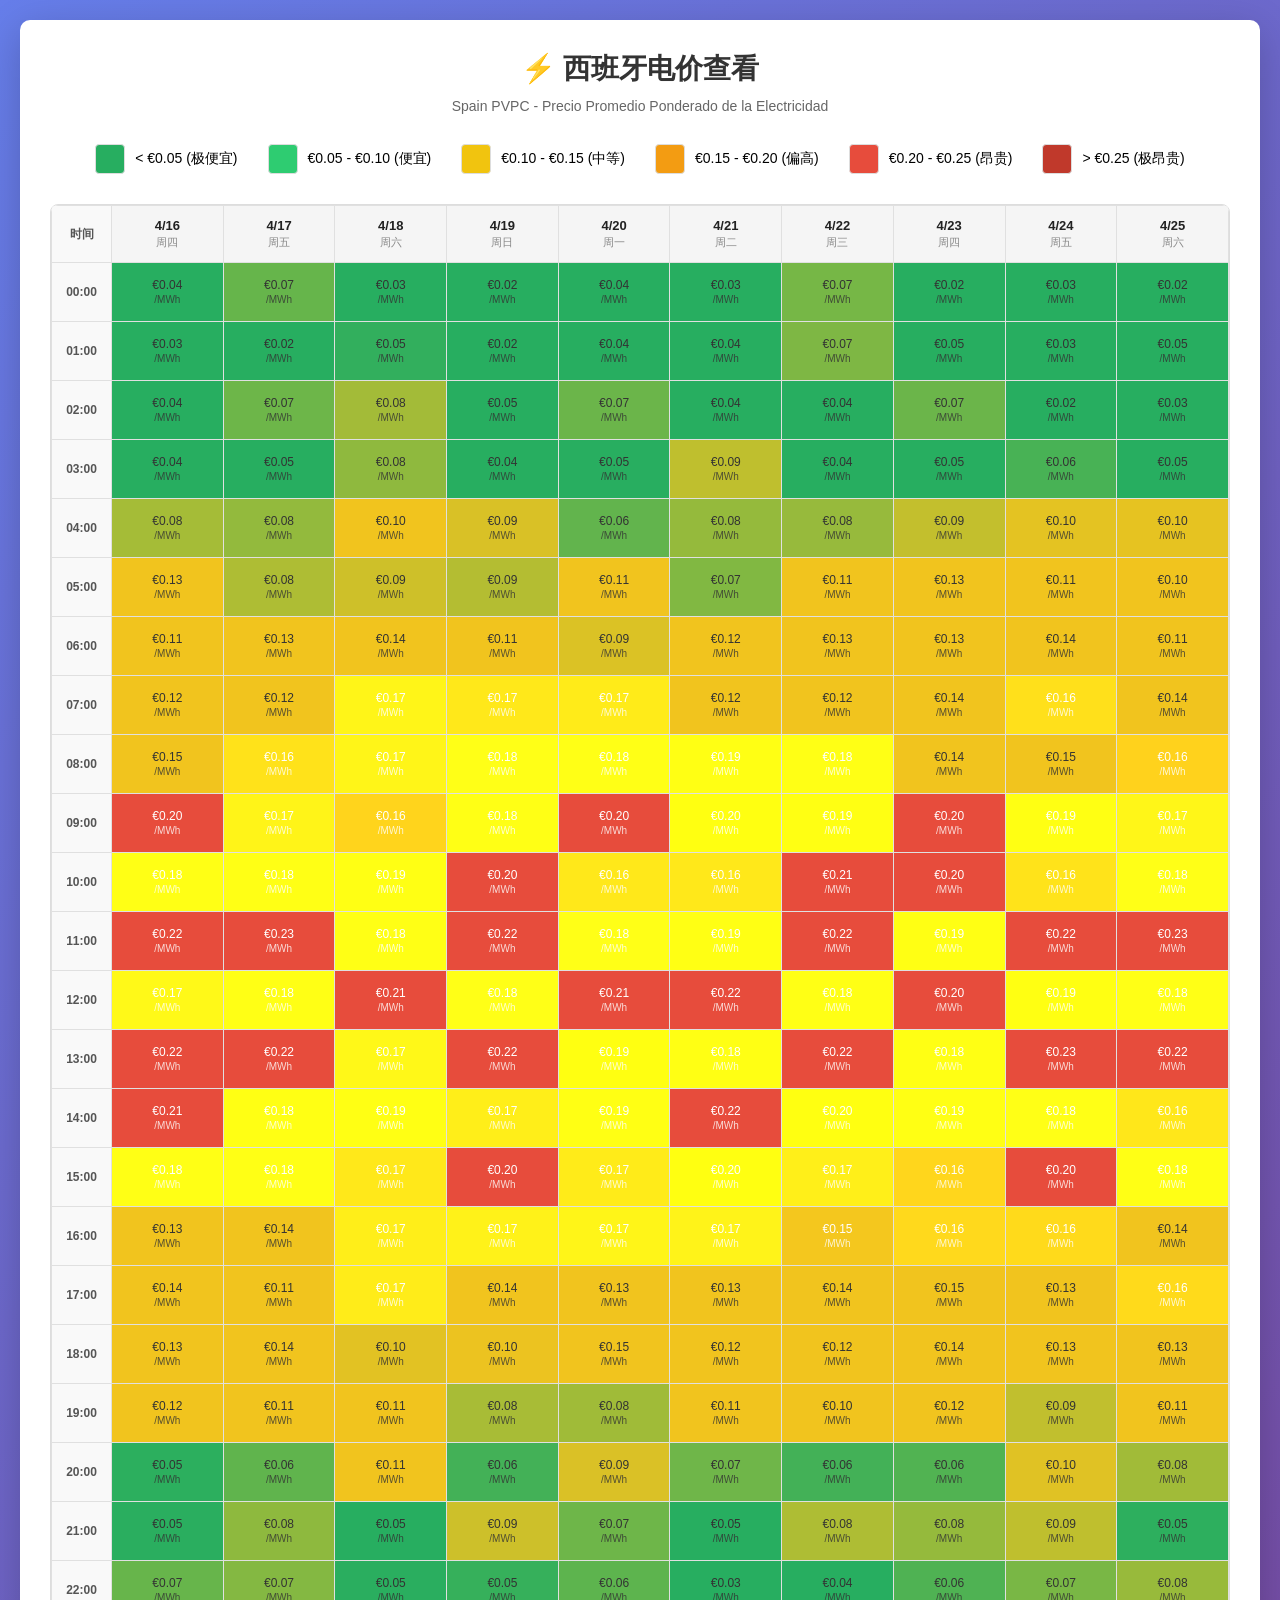
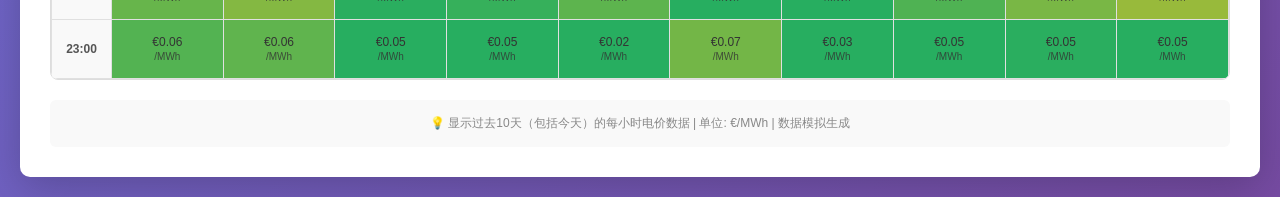
==== index.html @ 9b60f751 "Add index.html with Spain PVPC hourly price visualization" ====
<!DOCTYPE html>
<html lang="zh-CN">
<head>
    <meta charset="UTF-8">
    <meta name="viewport" content="width=device-width, initial-scale=1.0">
    <title>西班牙电价展示 - Spain PVPC</title>
    <style>
        * {
            margin: 0;
            padding: 0;
            box-sizing: border-box;
        }

        body {
            font-family: 'Segoe UI', Tahoma, Geneva, Verdana, sans-serif;
            background: linear-gradient(135deg, #667eea 0%, #764ba2 100%);
            min-height: 100vh;
            padding: 20px;
        }

        .container {
            max-width: 1400px;
            margin: 0 auto;
            background: white;
            border-radius: 10px;
            box-shadow: 0 10px 40px rgba(0, 0, 0, 0.2);
            padding: 30px;
        }

        h1 {
            text-align: center;
            color: #333;
            margin-bottom: 10px;
            font-size: 28px;
        }

        .subtitle {
            text-align: center;
            color: #666;
            margin-bottom: 30px;
            font-size: 14px;
        }

        .legend {
            display: flex;
            justify-content: center;
            gap: 30px;
            margin-bottom: 30px;
            flex-wrap: wrap;
        }

        .legend-item {
            display: flex;
            align-items: center;
            gap: 10px;
            font-size: 14px;
        }

        .legend-box {
            width: 30px;
            height: 30px;
            border-radius: 4px;
            border: 1px solid #ddd;
        }

        .table-wrapper {
            overflow-x: auto;
            border-radius: 8px;
            border: 1px solid #ddd;
        }

        table {
            width: 100%;
            border-collapse: collapse;
            background: white;
        }

        th, td {
            border: 1px solid #e0e0e0;
            padding: 12px 8px;
            text-align: center;
            font-size: 12px;
        }

        th {
            background: #f5f5f5;
            font-weight: 600;
            color: #333;
        }

        .hour-header {
            background: #f9f9f9;
            font-weight: 600;
            color: #555;
            width: 60px;
        }

        .date-header {
            padding: 12px 8px;
            font-weight: 600;
            color: #333;
            background: #f5f5f5;
        }

        .date-label {
            font-weight: 600;
            font-size: 13px;
            color: #222;
        }

        .weekday {
            font-size: 11px;
            color: #888;
            font-weight: normal;
            margin-top: 2px;
        }

        .price-cell {
            padding: 15px 8px;
            font-weight: 500;
            color: #333;
            cursor: help;
            transition: all 0.2s ease;
            position: relative;
        }

        .price-cell:hover {
            transform: scale(1.05);
            box-shadow: inset 0 0 10px rgba(0, 0, 0, 0.1);
        }

        .price-value {
            display: block;
            font-size: 12px;
        }

        .price-unit {
            font-size: 10px;
            opacity: 0.8;
        }

        /* 颜色渐变 */
        .price-very-low {
            background: #27ae60; /* 绿色 */
            color: white;
        }

        .price-low {
            background: #2ecc71;
            color: white;
        }

        .price-medium-low {
            background: #f1c40f;
            color: #333;
        }

        .price-medium {
            background: #f39c12;
            color: white;
        }

        .price-medium-high {
            background: #e74c3c;
            color: white;
        }

        .price-high {
            background: #c0392b;
            color: white;
        }

        .price-very-high {
            background: #8b0000;
            color: white;
        }

        .info-text {
            text-align: center;
            color: #888;
            font-size: 12px;
            margin-top: 20px;
            padding: 15px;
            background: #f9f9f9;
            border-radius: 6px;
        }

        /* 响应式设计 */
        @media (max-width: 1024px) {
            .container {
                padding: 20px;
            }

            th, td {
                padding: 10px 6px;
                font-size: 11px;
            }

            h1 {
                font-size: 22px;
            }
        }

        @media (max-width: 768px) {
            .legend {
                gap: 15px;
            }

            th, td {
                padding: 8px 4px;
                font-size: 10px;
            }

            .legend-box {
                width: 24px;
                height: 24px;
            }
        }
    </style>
</head>
<body>
    <div class="container">
        <h1>⚡ 西班牙电价查看</h1>
        <p class="subtitle">Spain PVPC - Precio Promedio Ponderado de la Electricidad</p>

        <div class="legend">
            <div class="legend-item">
                <div class="legend-box" style="background: #27ae60;"></div>
                <span>&lt; €0.05 (极便宜)</span>
            </div>
            <div class="legend-item">
                <div class="legend-box" style="background: #2ecc71;"></div>
                <span>€0.05 - €0.10 (便宜)</span>
            </div>
            <div class="legend-item">
                <div class="legend-box" style="background: #f1c40f;"></div>
                <span>€0.10 - €0.15 (中等)</span>
            </div>
            <div class="legend-item">
                <div class="legend-box" style="background: #f39c12;"></div>
                <span>€0.15 - €0.20 (偏高)</span>
            </div>
            <div class="legend-item">
                <div class="legend-box" style="background: #e74c3c;"></div>
                <span>€0.20 - €0.25 (昂贵)</span>
            </div>
            <div class="legend-item">
                <div class="legend-box" style="background: #c0392b;"></div>
                <span>&gt; €0.25 (极昂贵)</span>
            </div>
        </div>

        <div class="table-wrapper">
            <table id="priceTable">
                <thead>
                    <tr id="dateHeader"></tr>
                </thead>
                <tbody id="priceBody"></tbody>
            </table>
        </div>

        <div class="info-text">
            💡 显示过去10天（包括今天）的每小时电价数据 | 单位: €/MWh | 数据模拟生成
        </div>
    </div>

    <script>
        /**
         * 根据电价生成对应的CSS类名
         * @param {number} price - 电价 (€/MWh)
         * @returns {string} CSS类名
         */
        function getPriceClass(price) {
            if (price < 0.05) return 'price-very-low';
            if (price < 0.10) return 'price-low';
            if (price < 0.15) return 'price-medium-low';
            if (price < 0.20) return 'price-medium';
            if (price < 0.25) return 'price-medium-high';
            if (price < 0.30) return 'price-high';
            return 'price-very-high';
        }

        /**
         * 根据电价生成渐变色背景
         * @param {number} price - 电价
         * @returns {string} RGB颜色值
         */
        function getPriceColor(price) {
            let r, g, b;

            if (price < 0.05) {
                // 绿色 (39, 174, 96)
                r = 39;
                g = 174;
                b = 96;
            } else if (price < 0.10) {
                // 绿色 -> 黄色
                const ratio = (price - 0.05) / 0.05;
                r = Math.round(39 + (241 - 39) * ratio);
                g = Math.round(174 + (196 - 174) * ratio);
                b = Math.round(96 + (30 - 96) * ratio);
            } else if (price < 0.15) {
                // 黄色 (241, 196, 30)
                r = 241;
                g = 196;
                b = 30;
            } else if (price < 0.20) {
                // 黄色 -> 红色
                const ratio = (price - 0.15) / 0.05;
                r = Math.round(241 - (100 - 241) * ratio);
                g = Math.round(196 - (76 - 196) * ratio);
                b = Math.round(30 - (44 - 30) * ratio);
            } else if (price < 0.25) {
                // 红色 (231, 76, 60)
                r = 231;
                g = 76;
                b = 60;
            } else {
                // 深红色 (192, 57, 43)
                r = 192;
                g = 57;
                b = 43;
            }

            return `rgb(${r}, ${g}, ${b})`;
        }

        /**
         * 计算对比文字颜色
         * @param {number} price - 电价
         * @returns {string} 颜色值 (white 或 #333)
         */
        function getTextColor(price) {
            if (price < 0.15) {
                return '#333';
            }
            return 'white';
        }

        /**
         * 生成随机电价数据（模拟数据）
         * @returns {Object} 包含过去10天每小时电价的对象
         */
        function generateMockPriceData() {
            const data = {};
            const today = new Date(2026, 3, 25); // 当前日期: 2026-04-25

            for (let dayOffset = 0; dayOffset < 10; dayOffset++) {
                const date = new Date(today);
                date.setDate(date.getDate() - (9 - dayOffset));

                const dateStr = date.toISOString().split('T')[0]; // YYYY-MM-DD
                data[dateStr] = [];

                for (let hour = 0; hour < 24; hour++) {
                    // 模拟电价：添加一些随机波动和时间模式
                    const basePrice = 0.12;
                    const timePattern = Math.sin((hour - 6) * Math.PI / 12) * 0.08;
                    const randomNoise = (Math.random() - 0.5) * 0.06;
                    const price = Math.max(0.02, basePrice + timePattern + randomNoise);

                    data[dateStr].push(parseFloat(price.toFixed(4)));
                }
            }

            return data;
        }

        /**
         * 渲染价格表格
         */
        function renderPriceTable() {
            const priceData = generateMockPriceData();
            const today = new Date(2026, 3, 25);

            // 获取过去10天的日期数组
            const dates = [];
            for (let dayOffset = 0; dayOffset < 10; dayOffset++) {
                const date = new Date(today);
                date.setDate(date.getDate() - (9 - dayOffset));
                const dateStr = date.toISOString().split('T')[0];
                dates.push({
                    dateStr: dateStr,
                    date: date,
                    day: date.getDate(),
                    month: date.getMonth() + 1,
                    weekday: getWeekdayName(date.getDay())
                });
            }

            // 渲染日期头行
            const dateHeader = document.getElementById('dateHeader');
            const headerCell = document.createElement('th');
            headerCell.className = 'hour-header';
            headerCell.textContent = '时间';
            dateHeader.appendChild(headerCell);

            dates.forEach(dateInfo => {
                const th = document.createElement('th');
                th.className = 'date-header';
                th.innerHTML = `<div class="date-label">${dateInfo.month}/${dateInfo.day}</div><div class="weekday">${dateInfo.weekday}</div>`;
                dateHeader.appendChild(th);
            });

            // 渲染每小时行
            const priceBody = document.getElementById('priceBody');
            for (let hour = 0; hour < 24; hour++) {
                const tr = document.createElement('tr');

                // 时间标签
                const hourCell = document.createElement('td');
                hourCell.className = 'hour-header';
                hourCell.textContent = `${String(hour).padStart(2, '0')}:00`;
                tr.appendChild(hourCell);

                // 每天的电价
                dates.forEach(dateInfo => {
                    const td = document.createElement('td');
                    const price = priceData[dateInfo.dateStr][hour];

                    td.className = 'price-cell';
                    const bgColor = getPriceColor(price);
                    const textColor = getTextColor(price);

                    td.style.backgroundColor = bgColor;
                    td.style.color = textColor;
                    td.title = `${dateInfo.month}/${dateInfo.day} ${String(hour).padStart(2, '0')}:00 - €${price.toFixed(4)}/MWh`;

                    td.innerHTML = `
                        <span class="price-value">€${price.toFixed(2)}</span>
                        <span class="price-unit">/MWh</span>
                    `;

                    tr.appendChild(td);
                });

                priceBody.appendChild(tr);
            }
        }

        /**
         * 获取星期几的名称
         * @param {number} dayIndex - 周几的索引 (0-6)
         * @returns {string} 星期几的名称
         */
        function getWeekdayName(dayIndex) {
            const weekdays = ['周日', '周一', '周二', '周三', '周四', '周五', '周六'];
            return weekdays[dayIndex];
        }

        // 页面加载时渲染表格
        document.addEventListener('DOMContentLoaded', renderPriceTable);
    </script>
</body>
</html>
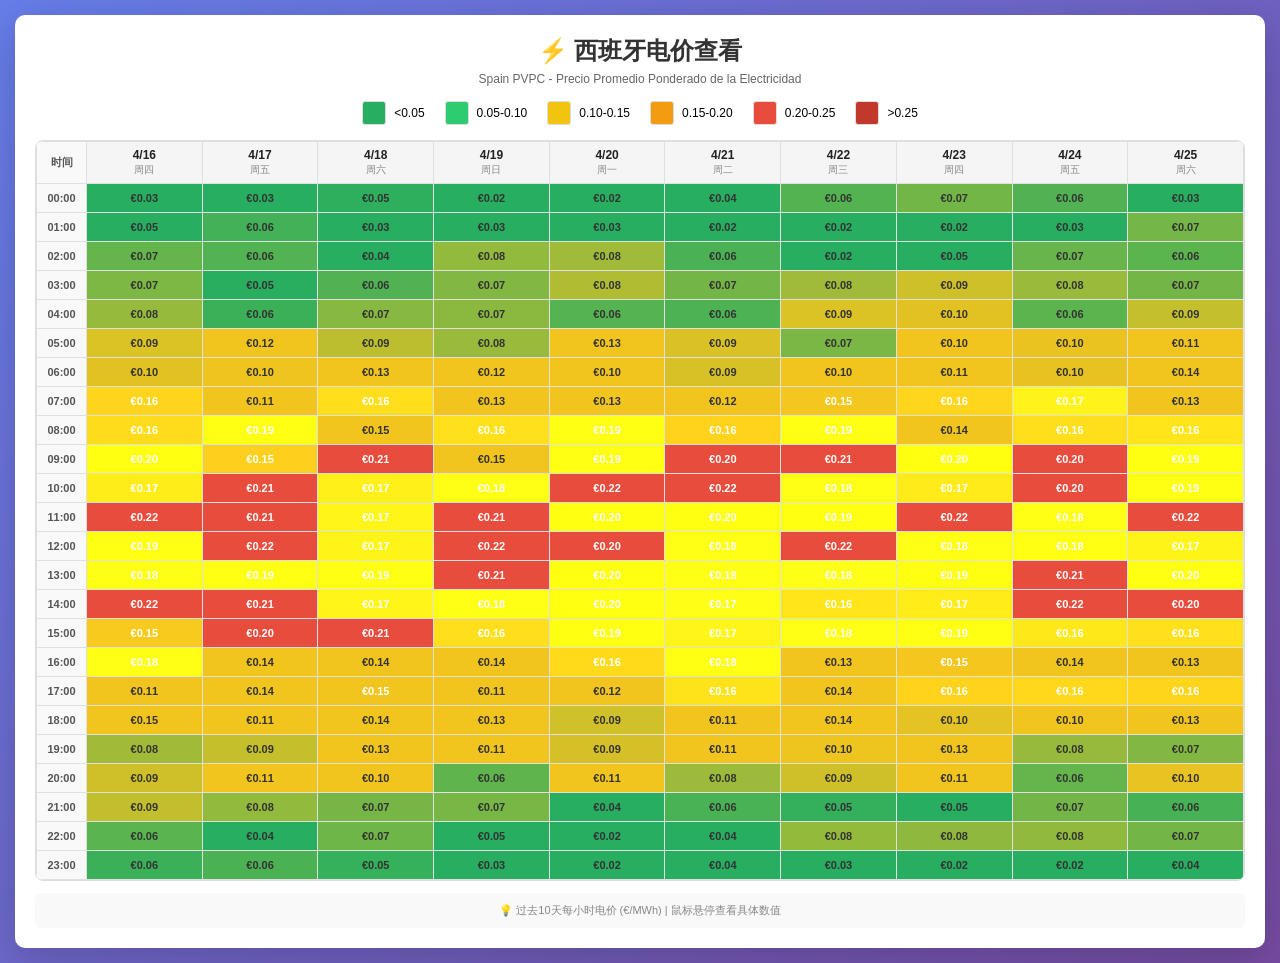
==== commit 6760696a: "Compact layout - remove /MWh text and reduce spacing for full 24h view" ====
--- a/index.html
+++ b/index.html
@@ -15,7 +15,7 @@
             font-family: 'Segoe UI', Tahoma, Geneva, Verdana, sans-serif;
             background: linear-gradient(135deg, #667eea 0%, #764ba2 100%);
             min-height: 100vh;
-            padding: 20px;
+            padding: 15px;
         }
 
         .container {
@@ -24,42 +24,42 @@
             background: white;
             border-radius: 10px;
             box-shadow: 0 10px 40px rgba(0, 0, 0, 0.2);
-            padding: 30px;
+            padding: 20px;
         }
 
         h1 {
             text-align: center;
             color: #333;
-            margin-bottom: 10px;
-            font-size: 28px;
+            margin-bottom: 5px;
+            font-size: 24px;
         }
 
         .subtitle {
             text-align: center;
             color: #666;
-            margin-bottom: 30px;
-            font-size: 14px;
+            margin-bottom: 15px;
+            font-size: 12px;
         }
 
         .legend {
             display: flex;
             justify-content: center;
-            gap: 30px;
-            margin-bottom: 30px;
+            gap: 20px;
+            margin-bottom: 15px;
             flex-wrap: wrap;
+            font-size: 12px;
         }
 
         .legend-item {
             display: flex;
             align-items: center;
-            gap: 10px;
-            font-size: 14px;
+            gap: 8px;
         }
 
         .legend-box {
-            width: 30px;
-            height: 30px;
-            border-radius: 4px;
+            width: 24px;
+            height: 24px;
+            border-radius: 3px;
             border: 1px solid #ddd;
         }
 
@@ -77,9 +77,9 @@
 
         th, td {
             border: 1px solid #e0e0e0;
-            padding: 12px 8px;
+            padding: 6px 4px;
             text-align: center;
-            font-size: 12px;
+            font-size: 11px;
         }
 
         th {
@@ -92,95 +92,60 @@
             background: #f9f9f9;
             font-weight: 600;
             color: #555;
-            width: 60px;
+            width: 50px;
+            min-width: 50px;
         }
 
         .date-header {
-            padding: 12px 8px;
+            padding: 6px 4px;
             font-weight: 600;
             color: #333;
             background: #f5f5f5;
+            min-width: 70px;
         }
 
         .date-label {
             font-weight: 600;
-            font-size: 13px;
+            font-size: 12px;
             color: #222;
+            line-height: 1.2;
         }
 
         .weekday {
-            font-size: 11px;
+            font-size: 10px;
             color: #888;
             font-weight: normal;
-            margin-top: 2px;
+            margin-top: 1px;
         }
 
         .price-cell {
-            padding: 15px 8px;
+            padding: 8px 4px;
             font-weight: 500;
             color: #333;
             cursor: help;
-            transition: all 0.2s ease;
+            transition: all 0.15s ease;
             position: relative;
+            min-width: 50px;
         }
 
         .price-cell:hover {
-            transform: scale(1.05);
-            box-shadow: inset 0 0 10px rgba(0, 0, 0, 0.1);
+            transform: scale(1.08);
+            box-shadow: inset 0 0 8px rgba(0, 0, 0, 0.15);
+            z-index: 10;
         }
 
         .price-value {
             display: block;
-            font-size: 12px;
-        }
-
-        .price-unit {
-            font-size: 10px;
-            opacity: 0.8;
-        }
-
-        /* 颜色渐变 */
-        .price-very-low {
-            background: #27ae60; /* 绿色 */
-            color: white;
-        }
-
-        .price-low {
-            background: #2ecc71;
-            color: white;
-        }
-
-        .price-medium-low {
-            background: #f1c40f;
-            color: #333;
-        }
-
-        .price-medium {
-            background: #f39c12;
-            color: white;
-        }
-
-        .price-medium-high {
-            background: #e74c3c;
-            color: white;
-        }
-
-        .price-high {
-            background: #c0392b;
-            color: white;
-        }
-
-        .price-very-high {
-            background: #8b0000;
-            color: white;
+            font-size: 11px;
+            font-weight: 600;
         }
 
         .info-text {
             text-align: center;
             color: #888;
-            font-size: 12px;
-            margin-top: 20px;
-            padding: 15px;
+            font-size: 11px;
+            margin-top: 12px;
+            padding: 10px;
             background: #f9f9f9;
             border-radius: 6px;
         }
@@ -188,32 +153,52 @@
         /* 响应式设计 */
         @media (max-width: 1024px) {
             .container {
-                padding: 20px;
+                padding: 15px;
             }
 
             th, td {
-                padding: 10px 6px;
+                padding: 5px 3px;
+                font-size: 10px;
+            }
+
+            h1 {
+                font-size: 20px;
+                margin-bottom: 3px;
+            }
+
+            .legend {
+                gap: 12px;
+                margin-bottom: 12px;
                 font-size: 11px;
             }
+        }
+
+        @media (max-width: 768px) {
+            body {
+                padding: 10px;
+            }
+
+            .container {
+                padding: 12px;
+            }
+
+            .legend {
+                gap: 10px;
+                font-size: 10px;
+            }
+
+            th, td {
+                padding: 4px 2px;
+                font-size: 9px;
+            }
+
+            .legend-box {
+                width: 20px;
+                height: 20px;
+            }
 
             h1 {
-                font-size: 22px;
-            }
-        }
-
-        @media (max-width: 768px) {
-            .legend {
-                gap: 15px;
-            }
-
-            th, td {
-                padding: 8px 4px;
-                font-size: 10px;
-            }
-
-            .legend-box {
-                width: 24px;
-                height: 24px;
+                font-size: 18px;
             }
         }
     </style>
@@ -226,27 +211,27 @@
         <div class="legend">
             <div class="legend-item">
                 <div class="legend-box" style="background: #27ae60;"></div>
-                <span>&lt; €0.05 (极便宜)</span>
+                <span>&lt;0.05</span>
             </div>
             <div class="legend-item">
                 <div class="legend-box" style="background: #2ecc71;"></div>
-                <span>€0.05 - €0.10 (便宜)</span>
+                <span>0.05-0.10</span>
             </div>
             <div class="legend-item">
                 <div class="legend-box" style="background: #f1c40f;"></div>
-                <span>€0.10 - €0.15 (中等)</span>
+                <span>0.10-0.15</span>
             </div>
             <div class="legend-item">
                 <div class="legend-box" style="background: #f39c12;"></div>
-                <span>€0.15 - €0.20 (偏高)</span>
+                <span>0.15-0.20</span>
             </div>
             <div class="legend-item">
                 <div class="legend-box" style="background: #e74c3c;"></div>
-                <span>€0.20 - €0.25 (昂贵)</span>
+                <span>0.20-0.25</span>
             </div>
             <div class="legend-item">
                 <div class="legend-box" style="background: #c0392b;"></div>
-                <span>&gt; €0.25 (极昂贵)</span>
+                <span>&gt;0.25</span>
             </div>
         </div>
 
@@ -260,26 +245,11 @@
         </div>
 
         <div class="info-text">
-            💡 显示过去10天（包括今天）的每小时电价数据 | 单位: €/MWh | 数据模拟生成
+            💡 过去10天每小时电价 (€/MWh) | 鼠标悬停查看具体数值
         </div>
     </div>
 
     <script>
-        /**
-         * 根据电价生成对应的CSS类名
-         * @param {number} price - 电价 (€/MWh)
-         * @returns {string} CSS类名
-         */
-        function getPriceClass(price) {
-            if (price < 0.05) return 'price-very-low';
-            if (price < 0.10) return 'price-low';
-            if (price < 0.15) return 'price-medium-low';
-            if (price < 0.20) return 'price-medium';
-            if (price < 0.25) return 'price-medium-high';
-            if (price < 0.30) return 'price-high';
-            return 'price-very-high';
-        }
-
         /**
          * 根据电价生成渐变色背景
          * @param {number} price - 电价
@@ -426,10 +396,7 @@
                     td.style.color = textColor;
                     td.title = `${dateInfo.month}/${dateInfo.day} ${String(hour).padStart(2, '0')}:00 - €${price.toFixed(4)}/MWh`;
 
-                    td.innerHTML = `
-                        <span class="price-value">€${price.toFixed(2)}</span>
-                        <span class="price-unit">/MWh</span>
-                    `;
+                    td.innerHTML = `<span class="price-value">€${price.toFixed(2)}</span>`;
 
                     tr.appendChild(td);
                 });
@@ -452,4 +419,4 @@
         document.addEventListener('DOMContentLoaded', renderPriceTable);
     </script>
 </body>
-</html>
+</html>
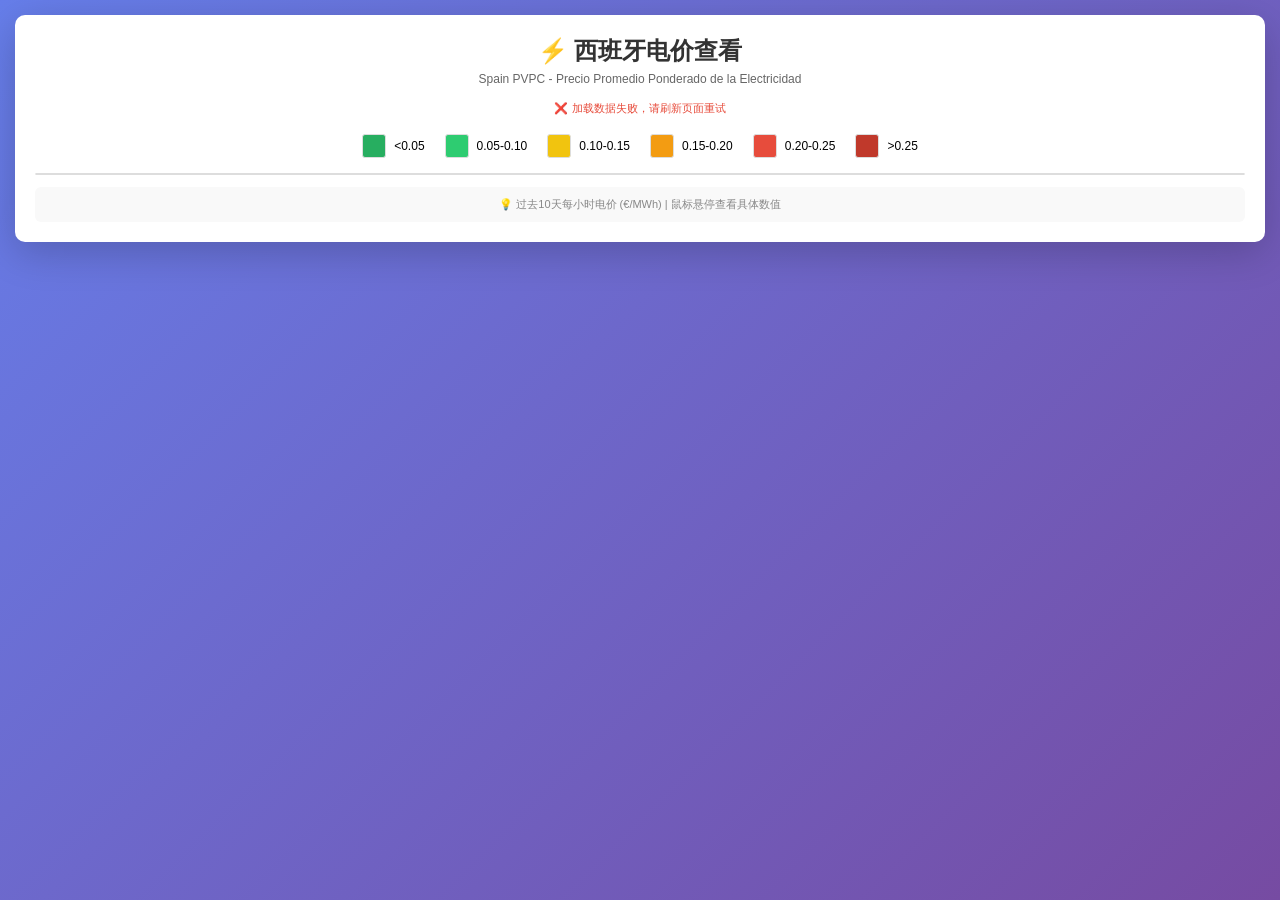
==== commit ce1373a5: "Add real data loading from pvpc.json and API fallback" ====
--- a/index.html
+++ b/index.html
@@ -41,6 +41,30 @@
             font-size: 12px;
         }
 
+        .status {
+            text-align: center;
+            color: #666;
+            margin-bottom: 15px;
+            font-size: 11px;
+            min-height: 18px;
+        }
+
+        .status.loading {
+            color: #3498db;
+        }
+
+        .status.success {
+            color: #27ae60;
+        }
+
+        .status.warning {
+            color: #f39c12;
+        }
+
+        .status.error {
+            color: #e74c3c;
+        }
+
         .legend {
             display: flex;
             justify-content: center;
@@ -150,6 +174,22 @@
             border-radius: 6px;
         }
 
+        .loader {
+            display: inline-block;
+            width: 14px;
+            height: 14px;
+            border: 2px solid #f3f3f3;
+            border-top: 2px solid #3498db;
+            border-radius: 50%;
+            animation: spin 0.8s linear infinite;
+            margin-right: 5px;
+        }
+
+        @keyframes spin {
+            0% { transform: rotate(0deg); }
+            100% { transform: rotate(360deg); }
+        }
+
         /* 响应式设计 */
         @media (max-width: 1024px) {
             .container {
@@ -207,6 +247,7 @@
     <div class="container">
         <h1>⚡ 西班牙电价查看</h1>
         <p class="subtitle">Spain PVPC - Precio Promedio Ponderado de la Electricidad</p>
+        <div class="status" id="status"></div>
 
         <div class="legend">
             <div class="legend-item">
@@ -251,42 +292,43 @@
 
     <script>
         /**
+         * 设置状态信息
+         */
+        function setStatus(message, type = 'info') {
+            const statusEl = document.getElementById('status');
+            statusEl.textContent = message;
+            statusEl.className = 'status ' + type;
+        }
+
+        /**
          * 根据电价生成渐变色背景
-         * @param {number} price - 电价
-         * @returns {string} RGB颜色值
          */
         function getPriceColor(price) {
             let r, g, b;
 
             if (price < 0.05) {
-                // 绿色 (39, 174, 96)
                 r = 39;
                 g = 174;
                 b = 96;
             } else if (price < 0.10) {
-                // 绿色 -> 黄色
                 const ratio = (price - 0.05) / 0.05;
                 r = Math.round(39 + (241 - 39) * ratio);
                 g = Math.round(174 + (196 - 174) * ratio);
                 b = Math.round(96 + (30 - 96) * ratio);
             } else if (price < 0.15) {
-                // 黄色 (241, 196, 30)
                 r = 241;
                 g = 196;
                 b = 30;
             } else if (price < 0.20) {
-                // 黄色 -> 红色
                 const ratio = (price - 0.15) / 0.05;
                 r = Math.round(241 - (100 - 241) * ratio);
                 g = Math.round(196 - (76 - 196) * ratio);
                 b = Math.round(30 - (44 - 30) * ratio);
             } else if (price < 0.25) {
-                // 红色 (231, 76, 60)
                 r = 231;
                 g = 76;
                 b = 60;
             } else {
-                // 深红色 (192, 57, 43)
                 r = 192;
                 g = 57;
                 b = 43;
@@ -297,41 +339,137 @@
 
         /**
          * 计算对比文字颜色
-         * @param {number} price - 电价
-         * @returns {string} 颜色值 (white 或 #333)
          */
         function getTextColor(price) {
-            if (price < 0.15) {
-                return '#333';
-            }
-            return 'white';
-        }
-
-        /**
-         * 生成随机电价数据（模拟数据）
-         * @returns {Object} 包含过去10天每小时电价的对象
-         */
-        function generateMockPriceData() {
-            const data = {};
-            const today = new Date(2026, 3, 25); // 当前日期: 2026-04-25
-
+            return price < 0.15 ? '#333' : 'white';
+        }
+
+        /**
+         * 获取星期几的名称
+         */
+        function getWeekdayName(dayIndex) {
+            const weekdays = ['周日', '周一', '周二', '周三', '周四', '周五', '周六'];
+            return weekdays[dayIndex];
+        }
+
+        /**
+         * 格式化日期为 YYYY-MM-DD
+         */
+        function formatDate(date) {
+            return date.toISOString().split('T')[0];
+        }
+
+        /**
+         * 检查是否有足够的完整数据（过去10天）
+         */
+        function isDataComplete(data) {
+            const today = new Date(2026, 3, 25);
             for (let dayOffset = 0; dayOffset < 10; dayOffset++) {
                 const date = new Date(today);
                 date.setDate(date.getDate() - (9 - dayOffset));
-
-                const dateStr = date.toISOString().split('T')[0]; // YYYY-MM-DD
-                data[dateStr] = [];
-
-                for (let hour = 0; hour < 24; hour++) {
-                    // 模拟电价：添加一些随机波动和时间模式
-                    const basePrice = 0.12;
-                    const timePattern = Math.sin((hour - 6) * Math.PI / 12) * 0.08;
-                    const randomNoise = (Math.random() - 0.5) * 0.06;
-                    const price = Math.max(0.02, basePrice + timePattern + randomNoise);
-
-                    data[dateStr].push(parseFloat(price.toFixed(4)));
+                const dateStr = formatDate(date);
+                
+                if (!data[dateStr] || data[dateStr].length < 24) {
+                    return false;
                 }
             }
+            return true;
+        }
+
+        /**
+         * 从本地 pvpc.json 读取数据
+         */
+        async function loadLocalData() {
+            try {
+                const response = await fetch('pvpc.json');
+                if (response.ok) {
+                    const data = await response.json();
+                    return data;
+                }
+            } catch (error) {
+                console.log('本地数据不可用:', error);
+            }
+            return null;
+        }
+
+        /**
+         * 从 tarifaluzhora.es API 获取数据
+         */
+        async function fetchFromAPI(date) {
+            try {
+                const dateStr = formatDate(date);
+                const response = await fetch(`https://api.tarifaluzhora.es/v1/prices/${dateStr}`);
+                if (response.ok) {
+                    const prices = await response.json();
+                    
+                    // 转换为小时价格数组 (€/MWh)
+                    return prices.map(item => {
+                        // 将 €/kWh 转换为 €/MWh (乘以 1000)
+                        return parseFloat((item.price * 1000).toFixed(4));
+                    });
+                }
+            } catch (error) {
+                console.error(`获取 ${dateStr} 数据失败:`, error);
+            }
+            return null;
+        }
+
+        /**
+         * 获取完整的过去10天数据
+         */
+        async function getPriceData() {
+            setStatus('<span class="loader"></span> 正在加载数据...', 'loading');
+
+            // 先尝试从本地加载
+            let data = await loadLocalData();
+            
+            if (data && isDataComplete(data)) {
+                setStatus('✓ 使用本地数据', 'success');
+                return data;
+            }
+
+            // 本地数据不完整，从 API 获取
+            setStatus('<span class="loader"></span> 从网络获取数据...', 'loading');
+            
+            data = data || {};
+            const today = new Date(2026, 3, 25);
+            let updated = false;
+
+            for (let dayOffset = 0; dayOffset < 10; dayOffset++) {
+                const date = new Date(today);
+                date.setDate(date.getDate() - (9 - dayOffset));
+                const dateStr = formatDate(date);
+
+                if (!data[dateStr] || data[dateStr].length < 24) {
+                    const prices = await fetchFromAPI(date);
+                    if (prices) {
+                        data[dateStr] = prices;
+                        updated = true;
+                    }
+                    // 防止频繁请求
+                    await new Promise(resolve => setTimeout(resolve, 100));
+                }
+            }
+
+            if (updated) {
+                // 将获取的数据保存到本地存储
+                localStorage.setItem('pvpc_data', JSON.stringify(data));
+                
+                // 尝试发送到后端保存到 GitHub
+                try {
+                    await fetch('api/save-pvpc', {
+                        method: 'POST',
+                        headers: { 'Content-Type': 'application/json' },
+                        body: JSON.stringify(data)
+                    });
+                    setStatus('✓ 已获取最新数据并保存', 'success');
+                } catch (error) {
+                    setStatus('✓ 已获取最新数据 (本地保存)', 'warning');
+                    console.log('后端保存失败，但本地已保存:', error);
+                }
+            } else {
+                setStatus('✓ 数据已就绪', 'success');
+            }
 
             return data;
         }
@@ -339,8 +477,7 @@
         /**
          * 渲染价格表格
          */
-        function renderPriceTable() {
-            const priceData = generateMockPriceData();
+        function renderPriceTable(priceData) {
             const today = new Date(2026, 3, 25);
 
             // 获取过去10天的日期数组
@@ -348,7 +485,7 @@
             for (let dayOffset = 0; dayOffset < 10; dayOffset++) {
                 const date = new Date(today);
                 date.setDate(date.getDate() - (9 - dayOffset));
-                const dateStr = date.toISOString().split('T')[0];
+                const dateStr = formatDate(date);
                 dates.push({
                     dateStr: dateStr,
                     date: date,
@@ -360,6 +497,8 @@
 
             // 渲染日期头行
             const dateHeader = document.getElementById('dateHeader');
+            dateHeader.innerHTML = ''; // 清空
+            
             const headerCell = document.createElement('th');
             headerCell.className = 'hour-header';
             headerCell.textContent = '时间';
@@ -374,6 +513,8 @@
 
             // 渲染每小时行
             const priceBody = document.getElementById('priceBody');
+            priceBody.innerHTML = ''; // 清空
+            
             for (let hour = 0; hour < 24; hour++) {
                 const tr = document.createElement('tr');
 
@@ -386,17 +527,23 @@
                 // 每天的电价
                 dates.forEach(dateInfo => {
                     const td = document.createElement('td');
-                    const price = priceData[dateInfo.dateStr][hour];
+                    const prices = priceData[dateInfo.dateStr];
+                    const price = prices && prices[hour] ? prices[hour] / 1000 : null;
 
                     td.className = 'price-cell';
-                    const bgColor = getPriceColor(price);
-                    const textColor = getTextColor(price);
-
-                    td.style.backgroundColor = bgColor;
-                    td.style.color = textColor;
-                    td.title = `${dateInfo.month}/${dateInfo.day} ${String(hour).padStart(2, '0')}:00 - €${price.toFixed(4)}/MWh`;
-
-                    td.innerHTML = `<span class="price-value">€${price.toFixed(2)}</span>`;
+                    
+                    if (price !== null) {
+                        const bgColor = getPriceColor(price);
+                        const textColor = getTextColor(price);
+
+                        td.style.backgroundColor = bgColor;
+                        td.style.color = textColor;
+                        td.title = `${dateInfo.month}/${dateInfo.day} ${String(hour).padStart(2, '0')}:00 - €${price.toFixed(4)}/kWh`;
+                        td.innerHTML = `<span class="price-value">€${price.toFixed(2)}</span>`;
+                    } else {
+                        td.textContent = '-';
+                        td.style.backgroundColor = '#f0f0f0';
+                    }
 
                     tr.appendChild(td);
                 });
@@ -406,17 +553,20 @@
         }
 
         /**
-         * 获取星期几的名称
-         * @param {number} dayIndex - 周几的索引 (0-6)
-         * @returns {string} 星期几的名称
-         */
-        function getWeekdayName(dayIndex) {
-            const weekdays = ['周日', '周一', '周二', '周三', '周四', '周五', '周六'];
-            return weekdays[dayIndex];
-        }
-
-        // 页面加载时渲染表格
-        document.addEventListener('DOMContentLoaded', renderPriceTable);
+         * 初始化页面
+         */
+        async function init() {
+            try {
+                const priceData = await getPriceData();
+                renderPriceTable(priceData);
+            } catch (error) {
+                setStatus('❌ 加载数据失败，请刷新页面重试', 'error');
+                console.error('初始化失败:', error);
+            }
+        }
+
+        // 页面加载时初始化
+        document.addEventListener('DOMContentLoaded', init);
     </script>
 </body>
 </html>
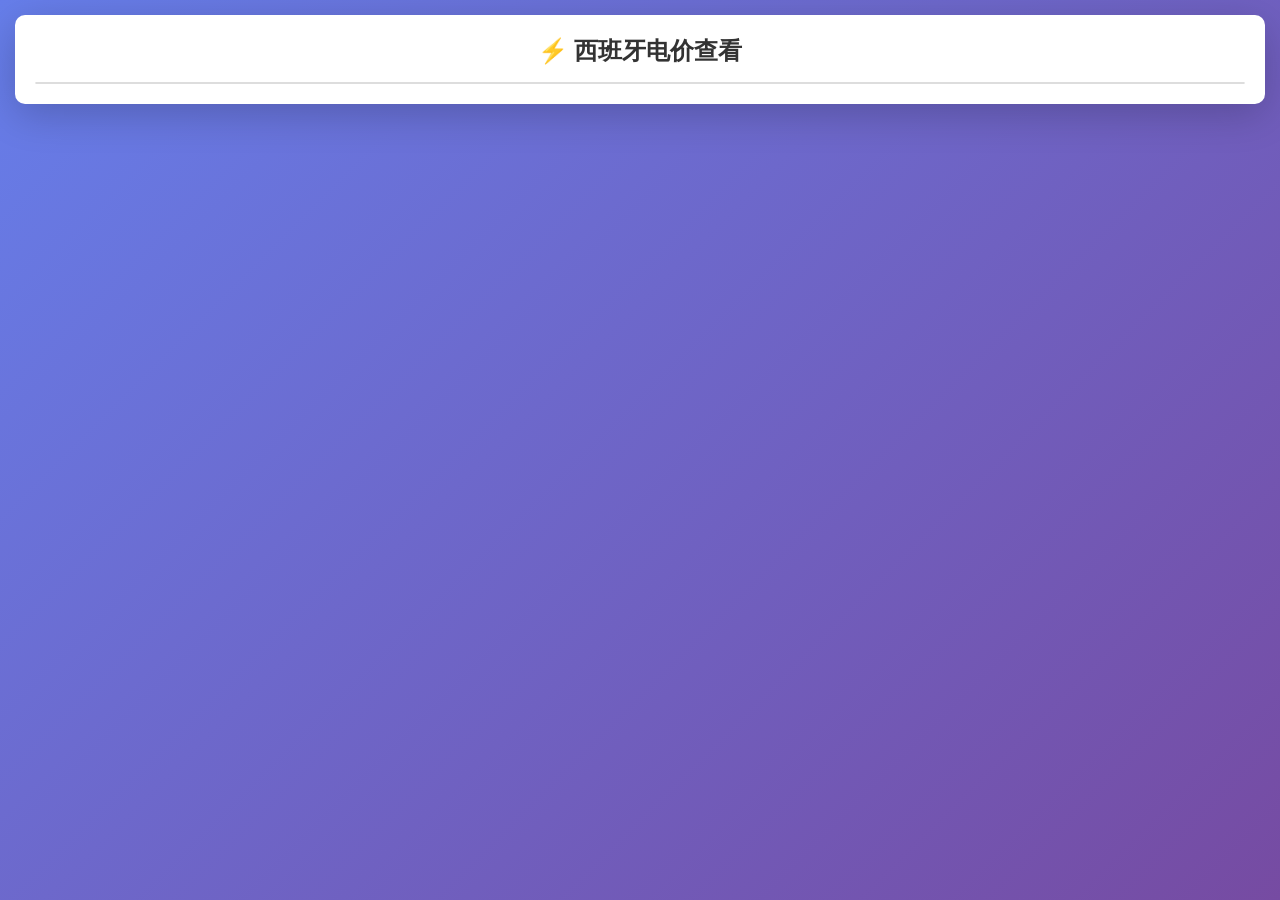
==== commit 6b39f6b7: "Update PVPC data and improve UI - Add update.py script for fetching electricity prices from REE API " ====
--- a/index.html
+++ b/index.html
@@ -30,61 +30,8 @@
         h1 {
             text-align: center;
             color: #333;
-            margin-bottom: 5px;
+            margin-bottom: 15px;
             font-size: 24px;
-        }
-
-        .subtitle {
-            text-align: center;
-            color: #666;
-            margin-bottom: 15px;
-            font-size: 12px;
-        }
-
-        .status {
-            text-align: center;
-            color: #666;
-            margin-bottom: 15px;
-            font-size: 11px;
-            min-height: 18px;
-        }
-
-        .status.loading {
-            color: #3498db;
-        }
-
-        .status.success {
-            color: #27ae60;
-        }
-
-        .status.warning {
-            color: #f39c12;
-        }
-
-        .status.error {
-            color: #e74c3c;
-        }
-
-        .legend {
-            display: flex;
-            justify-content: center;
-            gap: 20px;
-            margin-bottom: 15px;
-            flex-wrap: wrap;
-            font-size: 12px;
-        }
-
-        .legend-item {
-            display: flex;
-            align-items: center;
-            gap: 8px;
-        }
-
-        .legend-box {
-            width: 24px;
-            height: 24px;
-            border-radius: 3px;
-            border: 1px solid #ddd;
         }
 
         .table-wrapper {
@@ -97,6 +44,7 @@
             width: 100%;
             border-collapse: collapse;
             background: white;
+            table-layout: fixed;
         }
 
         th, td {
@@ -125,7 +73,6 @@
             font-weight: 600;
             color: #333;
             background: #f5f5f5;
-            min-width: 70px;
         }
 
         .date-label {
@@ -146,16 +93,24 @@
             padding: 8px 4px;
             font-weight: 500;
             color: #333;
-            cursor: help;
             transition: all 0.15s ease;
             position: relative;
-            min-width: 50px;
-        }
-
-        .price-cell:hover {
-            transform: scale(1.08);
-            box-shadow: inset 0 0 8px rgba(0, 0, 0, 0.15);
-            z-index: 10;
+        }
+
+        .price-cell.current-hour {
+            border: 3px solid #ff6b6b;
+            box-shadow: 0 0 12px rgba(255, 107, 107, 0.6);
+            animation: pulse 2s ease-in-out infinite;
+            z-index: 5;
+        }
+
+        @keyframes pulse {
+            0%, 100% {
+                box-shadow: 0 0 12px rgba(255, 107, 107, 0.6);
+            }
+            50% {
+                box-shadow: 0 0 20px rgba(255, 107, 107, 0.9);
+            }
         }
 
         .price-value {
@@ -164,32 +119,6 @@
             font-weight: 600;
         }
 
-        .info-text {
-            text-align: center;
-            color: #888;
-            font-size: 11px;
-            margin-top: 12px;
-            padding: 10px;
-            background: #f9f9f9;
-            border-radius: 6px;
-        }
-
-        .loader {
-            display: inline-block;
-            width: 14px;
-            height: 14px;
-            border: 2px solid #f3f3f3;
-            border-top: 2px solid #3498db;
-            border-radius: 50%;
-            animation: spin 0.8s linear infinite;
-            margin-right: 5px;
-        }
-
-        @keyframes spin {
-            0% { transform: rotate(0deg); }
-            100% { transform: rotate(360deg); }
-        }
-
         /* 响应式设计 */
         @media (max-width: 1024px) {
             .container {
@@ -205,12 +134,6 @@
                 font-size: 20px;
                 margin-bottom: 3px;
             }
-
-            .legend {
-                gap: 12px;
-                margin-bottom: 12px;
-                font-size: 11px;
-            }
         }
 
         @media (max-width: 768px) {
@@ -222,19 +145,9 @@
                 padding: 12px;
             }
 
-            .legend {
-                gap: 10px;
-                font-size: 10px;
-            }
-
             th, td {
                 padding: 4px 2px;
                 font-size: 9px;
-            }
-
-            .legend-box {
-                width: 20px;
-                height: 20px;
             }
 
             h1 {
@@ -246,35 +159,6 @@
 <body>
     <div class="container">
         <h1>⚡ 西班牙电价查看</h1>
-        <p class="subtitle">Spain PVPC - Precio Promedio Ponderado de la Electricidad</p>
-        <div class="status" id="status"></div>
-
-        <div class="legend">
-            <div class="legend-item">
-                <div class="legend-box" style="background: #27ae60;"></div>
-                <span>&lt;0.05</span>
-            </div>
-            <div class="legend-item">
-                <div class="legend-box" style="background: #2ecc71;"></div>
-                <span>0.05-0.10</span>
-            </div>
-            <div class="legend-item">
-                <div class="legend-box" style="background: #f1c40f;"></div>
-                <span>0.10-0.15</span>
-            </div>
-            <div class="legend-item">
-                <div class="legend-box" style="background: #f39c12;"></div>
-                <span>0.15-0.20</span>
-            </div>
-            <div class="legend-item">
-                <div class="legend-box" style="background: #e74c3c;"></div>
-                <span>0.20-0.25</span>
-            </div>
-            <div class="legend-item">
-                <div class="legend-box" style="background: #c0392b;"></div>
-                <span>&gt;0.25</span>
-            </div>
-        </div>
 
         <div class="table-wrapper">
             <table id="priceTable">
@@ -284,64 +168,60 @@
                 <tbody id="priceBody"></tbody>
             </table>
         </div>
-
-        <div class="info-text">
-            💡 过去10天每小时电价 (€/MWh) | 鼠标悬停查看具体数值
-        </div>
     </div>
 
     <script>
         /**
-         * 设置状态信息
-         */
-        function setStatus(message, type = 'info') {
-            const statusEl = document.getElementById('status');
-            statusEl.textContent = message;
-            statusEl.className = 'status ' + type;
-        }
-
-        /**
          * 根据电价生成渐变色背景
+         * price单位: €/MWh (即 1000 * €/kWh)
+         * 0.03元/kWh (30) -> 极深绿
+         * 0.15元/kWh (150) -> 橙红
+         * 0.50元/kWh (500) -> 极深红
          */
         function getPriceColor(price) {
-            let r, g, b;
-
-            if (price < 0.05) {
-                r = 39;
-                g = 174;
-                b = 96;
-            } else if (price < 0.10) {
-                const ratio = (price - 0.05) / 0.05;
-                r = Math.round(39 + (241 - 39) * ratio);
-                g = Math.round(174 + (196 - 174) * ratio);
-                b = Math.round(96 + (30 - 96) * ratio);
-            } else if (price < 0.15) {
-                r = 241;
-                g = 196;
-                b = 30;
-            } else if (price < 0.20) {
-                const ratio = (price - 0.15) / 0.05;
-                r = Math.round(241 - (100 - 241) * ratio);
-                g = Math.round(196 - (76 - 196) * ratio);
-                b = Math.round(30 - (44 - 30) * ratio);
-            } else if (price < 0.25) {
-                r = 231;
-                g = 76;
-                b = 60;
+            const s = 100; // 饱和度最大，视觉冲击力强
+            let h, l;
+            
+            if (price <= 30) {
+                // 极低价：极深绿
+                h = 150;
+                l = 18;
+            } else if (price < 100) {
+                // 30 - 100: 深绿到亮绿
+                let r = (price - 30) / 70;
+                h = 150 - r * 30; // 150 -> 120
+                l = 18 + r * 22;  // 18 -> 40
+            } else if (price < 150) {
+                // 100 - 150: 绿到橙 (0.15是个关键节点，让它更红一点)
+                let r = (price - 100) / 50;
+                h = 120 - r * 90; // 120 -> 30 (橙红)
+                l = 40 + r * 10;  // 40 -> 50
+            } else if (price < 350) {
+                // 150 - 350: 橙红到红
+                let r = (price - 150) / 200;
+                h = 30 - r * 30;  // 30 -> 0 (红)
+                l = 50 - r * 20;  // 50 -> 30
             } else {
-                r = 192;
-                g = 57;
-                b = 43;
-            }
-
-            return `rgb(${r}, ${g}, ${b})`;
+                // 350+: 极深红
+                let r = Math.min(1, (price - 350) / 250);
+                h = 0;
+                l = 30 - r * 15;  // 30 -> 15
+            }
+            
+            return `hsl(${h}, ${s}%, ${l}%)`;
         }
 
         /**
          * 计算对比文字颜色
          */
         function getTextColor(price) {
-            return price < 0.15 ? '#333' : 'white';
+            // 根据上面的亮度逻辑：
+            // 极低价(l=18)和极高价(l<30)需要白色
+            // 中间部分(l接近50)需要黑色
+            if (price < 70 || price > 220) {
+                return 'white';
+            }
+            return '#111';
         }
 
         /**
@@ -363,7 +243,7 @@
          * 检查是否有足够的完整数据（过去10天）
          */
         function isDataComplete(data) {
-            const today = new Date(2026, 3, 25);
+            const today = new Date();
             for (let dayOffset = 0; dayOffset < 10; dayOffset++) {
                 const date = new Date(today);
                 date.setDate(date.getDate() - (9 - dayOffset));
@@ -418,21 +298,16 @@
          * 获取完整的过去10天数据
          */
         async function getPriceData() {
-            setStatus('<span class="loader"></span> 正在加载数据...', 'loading');
-
             // 先尝试从本地加载
             let data = await loadLocalData();
             
             if (data && isDataComplete(data)) {
-                setStatus('✓ 使用本地数据', 'success');
                 return data;
             }
 
             // 本地数据不完整，从 API 获取
-            setStatus('<span class="loader"></span> 从网络获取数据...', 'loading');
-            
             data = data || {};
-            const today = new Date(2026, 3, 25);
+            const today = new Date();
             let updated = false;
 
             for (let dayOffset = 0; dayOffset < 10; dayOffset++) {
@@ -462,29 +337,45 @@
                         headers: { 'Content-Type': 'application/json' },
                         body: JSON.stringify(data)
                     });
-                    setStatus('✓ 已获取最新数据并保存', 'success');
                 } catch (error) {
-                    setStatus('✓ 已获取最新数据 (本地保存)', 'warning');
                     console.log('后端保存失败，但本地已保存:', error);
                 }
-            } else {
-                setStatus('✓ 数据已就绪', 'success');
             }
 
             return data;
         }
 
         /**
+         * 计算可以显示的天数
+         */
+        function calculateVisibleDays() {
+            const containerWidth = document.querySelector('.container').offsetWidth;
+            const hourColumnWidth = 50; // 时间列宽度
+            const dateColumnMinWidth = 55; // 日期列最小宽度
+            const padding = 40; // 容器内边距
+            
+            const availableWidth = containerWidth - hourColumnWidth - padding;
+            const maxDays = Math.floor(availableWidth / dateColumnMinWidth);
+            
+            // 限制在1-10天之间
+            return Math.max(1, Math.min(10, maxDays));
+        }
+
+        /**
          * 渲染价格表格
          */
         function renderPriceTable(priceData) {
-            const today = new Date(2026, 3, 25);
-
-            // 获取过去10天的日期数组
+            const today = new Date();
+            const currentHour = today.getHours();
+            
+            // 计算可以显示的天数
+            const visibleDays = calculateVisibleDays();
+
+            // 获取过去N天的日期数组
             const dates = [];
-            for (let dayOffset = 0; dayOffset < 10; dayOffset++) {
+            for (let dayOffset = 0; dayOffset < visibleDays; dayOffset++) {
                 const date = new Date(today);
-                date.setDate(date.getDate() - (9 - dayOffset));
+                date.setDate(date.getDate() - (visibleDays - 1 - dayOffset));
                 const dateStr = formatDate(date);
                 dates.push({
                     dateStr: dateStr,
@@ -528,9 +419,17 @@
                 dates.forEach(dateInfo => {
                     const td = document.createElement('td');
                     const prices = priceData[dateInfo.dateStr];
-                    const price = prices && prices[hour] ? prices[hour] / 1000 : null;
+                    const price = prices && prices[hour] ? prices[hour] : null;
 
                     td.className = 'price-cell';
+                    
+                    // 判断是否是当前时段
+                    const isToday = dateInfo.dateStr === formatDate(today);
+                    const isCurrentHour = isToday && hour === currentHour;
+                    
+                    if (isCurrentHour) {
+                        td.classList.add('current-hour');
+                    }
                     
                     if (price !== null) {
                         const bgColor = getPriceColor(price);
@@ -538,8 +437,7 @@
 
                         td.style.backgroundColor = bgColor;
                         td.style.color = textColor;
-                        td.title = `${dateInfo.month}/${dateInfo.day} ${String(hour).padStart(2, '0')}:00 - €${price.toFixed(4)}/kWh`;
-                        td.innerHTML = `<span class="price-value">€${price.toFixed(2)}</span>`;
+                        td.innerHTML = `<span class="price-value">€${(price / 1000).toFixed(3)}</span>`;
                     } else {
                         td.textContent = '-';
                         td.style.backgroundColor = '#f0f0f0';
@@ -559,8 +457,16 @@
             try {
                 const priceData = await getPriceData();
                 renderPriceTable(priceData);
+                
+                // 窗口大小改变时重新渲染
+                let resizeTimeout;
+                window.addEventListener('resize', () => {
+                    clearTimeout(resizeTimeout);
+                    resizeTimeout = setTimeout(() => {
+                        renderPriceTable(priceData);
+                    }, 200);
+                });
             } catch (error) {
-                setStatus('❌ 加载数据失败，请刷新页面重试', 'error');
                 console.error('初始化失败:', error);
             }
         }
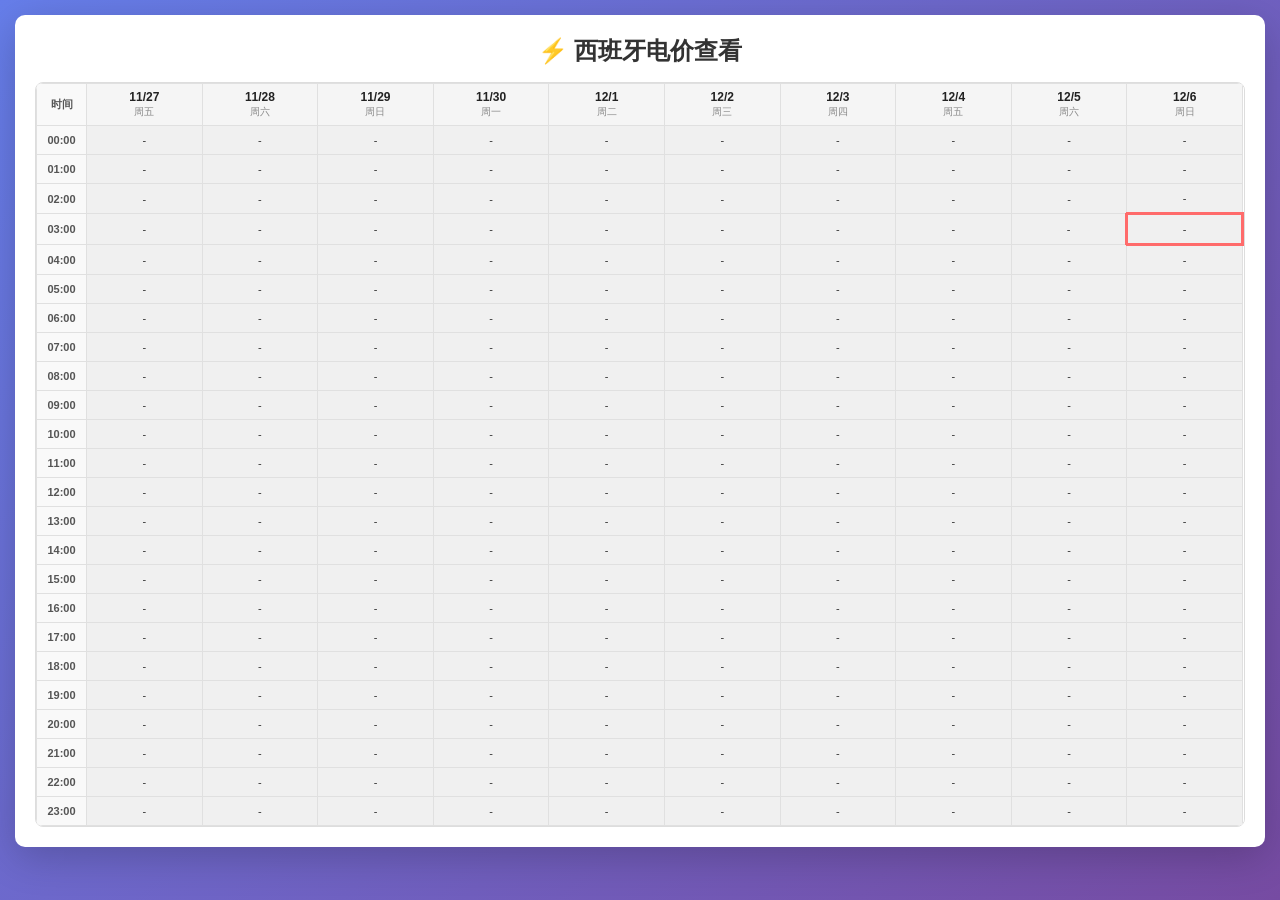
==== commit d5171e80: "refactor: simplify data completeness check, remove dead APIs, add timezone handling, fix data alignm" ====
--- a/index.html
+++ b/index.html
@@ -240,20 +240,10 @@
         }
 
         /**
-         * 检查是否有足够的完整数据（过去10天）
+         * 检查是否有任何可用数据
          */
         function isDataComplete(data) {
-            const today = new Date();
-            for (let dayOffset = 0; dayOffset < 10; dayOffset++) {
-                const date = new Date(today);
-                date.setDate(date.getDate() - (9 - dayOffset));
-                const dateStr = formatDate(date);
-                
-                if (!data[dateStr] || data[dateStr].length < 24) {
-                    return false;
-                }
-            }
-            return true;
+            return data && Object.keys(data).length > 0;
         }
 
         /**
@@ -298,14 +288,12 @@
          * 获取完整的过去10天数据
          */
         async function getPriceData() {
-            // 先尝试从本地加载
             let data = await loadLocalData();
             
             if (data && isDataComplete(data)) {
                 return data;
             }
 
-            // 本地数据不完整，从 API 获取
             data = data || {};
             const today = new Date();
             let updated = false;
@@ -321,16 +309,12 @@
                         data[dateStr] = prices;
                         updated = true;
                     }
-                    // 防止频繁请求
                     await new Promise(resolve => setTimeout(resolve, 100));
                 }
             }
 
             if (updated) {
-                // 将获取的数据保存到本地存储
                 localStorage.setItem('pvpc_data', JSON.stringify(data));
-                
-                // 尝试发送到后端保存到 GitHub
                 try {
                     await fetch('api/save-pvpc', {
                         method: 'POST',
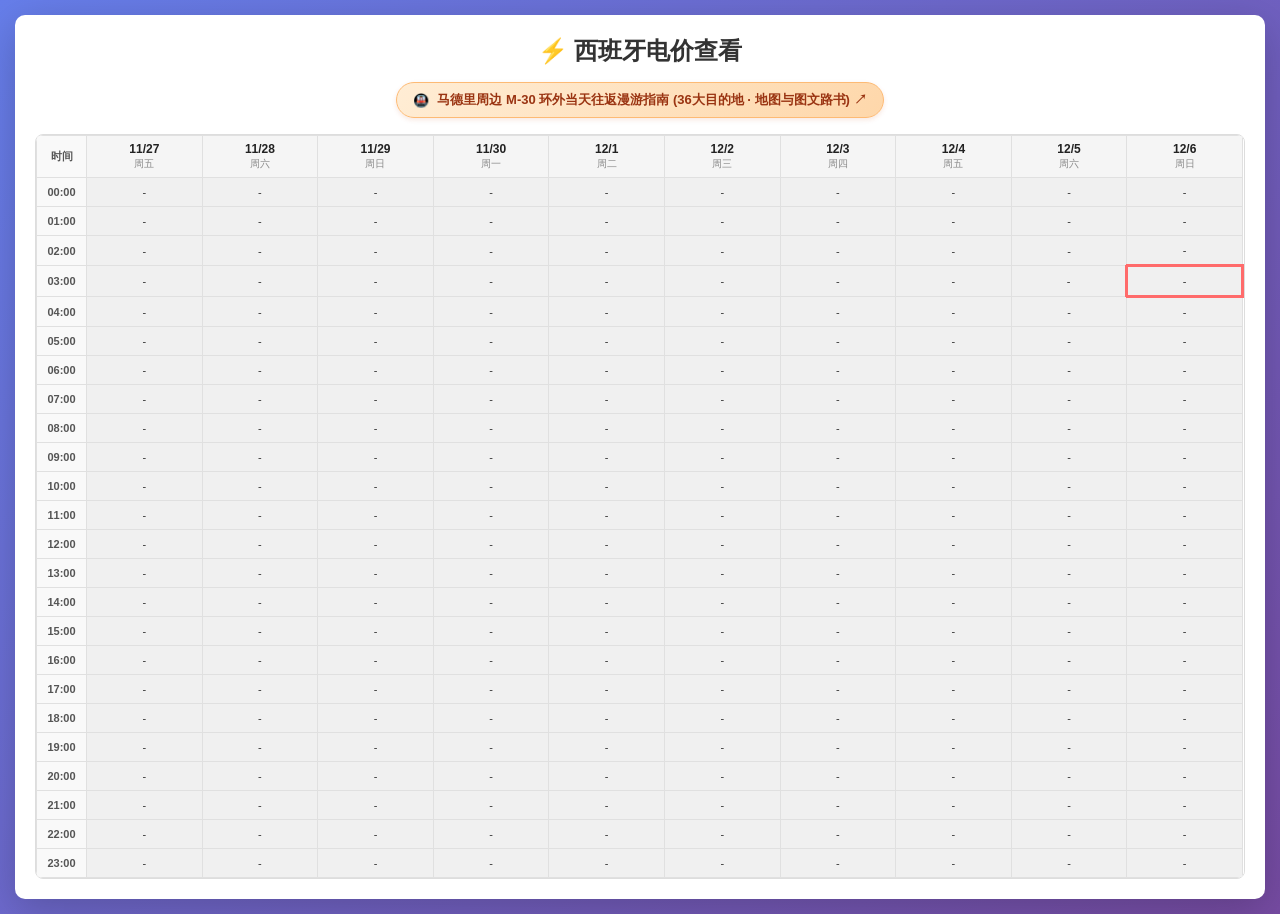
==== commit 98c5cdab: "feat: add navigation link to Madrid day trips guide" ====
--- a/index.html
+++ b/index.html
@@ -154,11 +154,55 @@
                 font-size: 18px;
             }
         }
+
+        .travel-nav-banner {
+            margin-bottom: 16px;
+            display: flex;
+            justify-content: center;
+        }
+
+        .travel-nav-link {
+            display: inline-flex;
+            align-items: center;
+            gap: 8px;
+            background: linear-gradient(135deg, #ffedd5 0%, #fed7aa 100%);
+            border: 1px solid #fdba74;
+            color: #9a3412;
+            padding: 8px 16px;
+            border-radius: 9999px;
+            font-size: 13px;
+            font-weight: 600;
+            text-decoration: none;
+            box-shadow: 0 2px 5px rgba(194, 65, 12, 0.12);
+            transition: all 0.2s ease;
+        }
+
+        .travel-nav-link:hover {
+            background: linear-gradient(135deg, #fed7aa 0%, #fdba74 100%);
+            color: #7c2d12;
+            transform: translateY(-1px);
+            box-shadow: 0 4px 10px rgba(194, 65, 12, 0.2);
+        }
+
+        @media (max-width: 768px) {
+            .travel-nav-link {
+                font-size: 11px;
+                padding: 6px 12px;
+                text-align: center;
+            }
+        }
     </style>
 </head>
 <body>
     <div class="container">
         <h1>⚡ 西班牙电价查看</h1>
+
+        <div class="travel-nav-banner">
+            <a href="https://wesele.github.io/madrid-day-trips/" target="_blank" rel="noopener" class="travel-nav-link">
+                <span>🚇</span>
+                <span>马德里周边 M-30 环外当天往返漫游指南 (36大目的地 · 地图与图文路书) ↗</span>
+            </a>
+        </div>
 
         <div class="table-wrapper">
             <table id="priceTable">
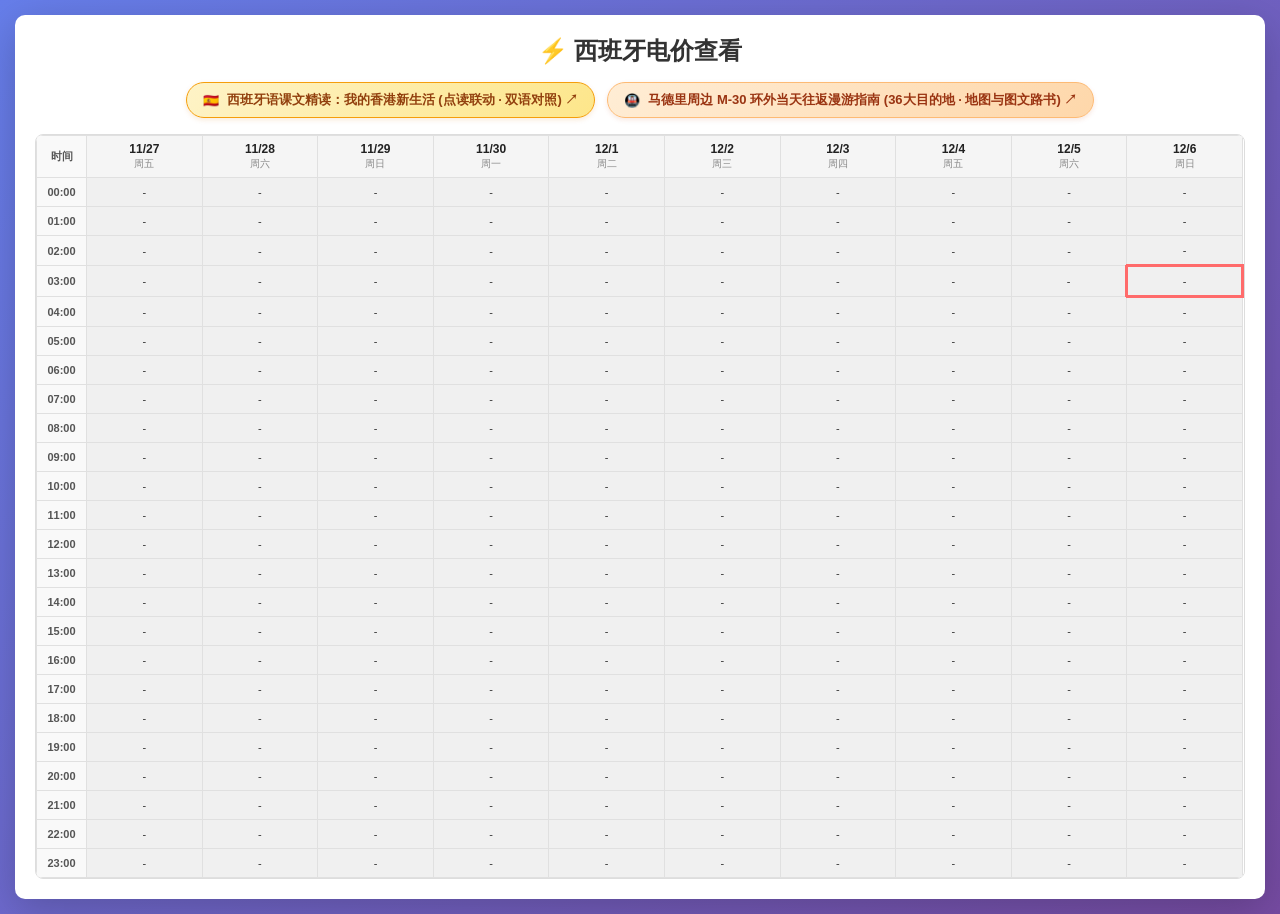
==== commit f86ac724: "feat: add Spanish reading course page with audio and navigation link" ====
--- a/index.html
+++ b/index.html
@@ -159,6 +159,8 @@
             margin-bottom: 16px;
             display: flex;
             justify-content: center;
+            gap: 12px;
+            flex-wrap: wrap;
         }
 
         .travel-nav-link {
@@ -184,8 +186,31 @@
             box-shadow: 0 4px 10px rgba(194, 65, 12, 0.2);
         }
 
+        .reading-nav-link {
+            display: inline-flex;
+            align-items: center;
+            gap: 8px;
+            background: linear-gradient(135deg, #fef3c7 0%, #fde68a 100%);
+            border: 1px solid #f59e0b;
+            color: #92400e;
+            padding: 8px 16px;
+            border-radius: 9999px;
+            font-size: 13px;
+            font-weight: 600;
+            text-decoration: none;
+            box-shadow: 0 2px 5px rgba(217, 119, 6, 0.15);
+            transition: all 0.2s ease;
+        }
+
+        .reading-nav-link:hover {
+            background: linear-gradient(135deg, #fde68a 0%, #fcd34d 100%);
+            color: #78350f;
+            transform: translateY(-1px);
+            box-shadow: 0 4px 10px rgba(217, 119, 6, 0.25);
+        }
+
         @media (max-width: 768px) {
-            .travel-nav-link {
+            .travel-nav-link, .reading-nav-link {
                 font-size: 11px;
                 padding: 6px 12px;
                 text-align: center;
@@ -198,6 +223,10 @@
         <h1>⚡ 西班牙电价查看</h1>
 
         <div class="travel-nav-banner">
+            <a href="./reading/" target="_blank" class="reading-nav-link">
+                <span>🇪🇸</span>
+                <span>西班牙语课文精读：我的香港新生活 (点读联动 · 双语对照) ↗</span>
+            </a>
             <a href="https://wesele.github.io/madrid-day-trips/" target="_blank" rel="noopener" class="travel-nav-link">
                 <span>🚇</span>
                 <span>马德里周边 M-30 环外当天往返漫游指南 (36大目的地 · 地图与图文路书) ↗</span>
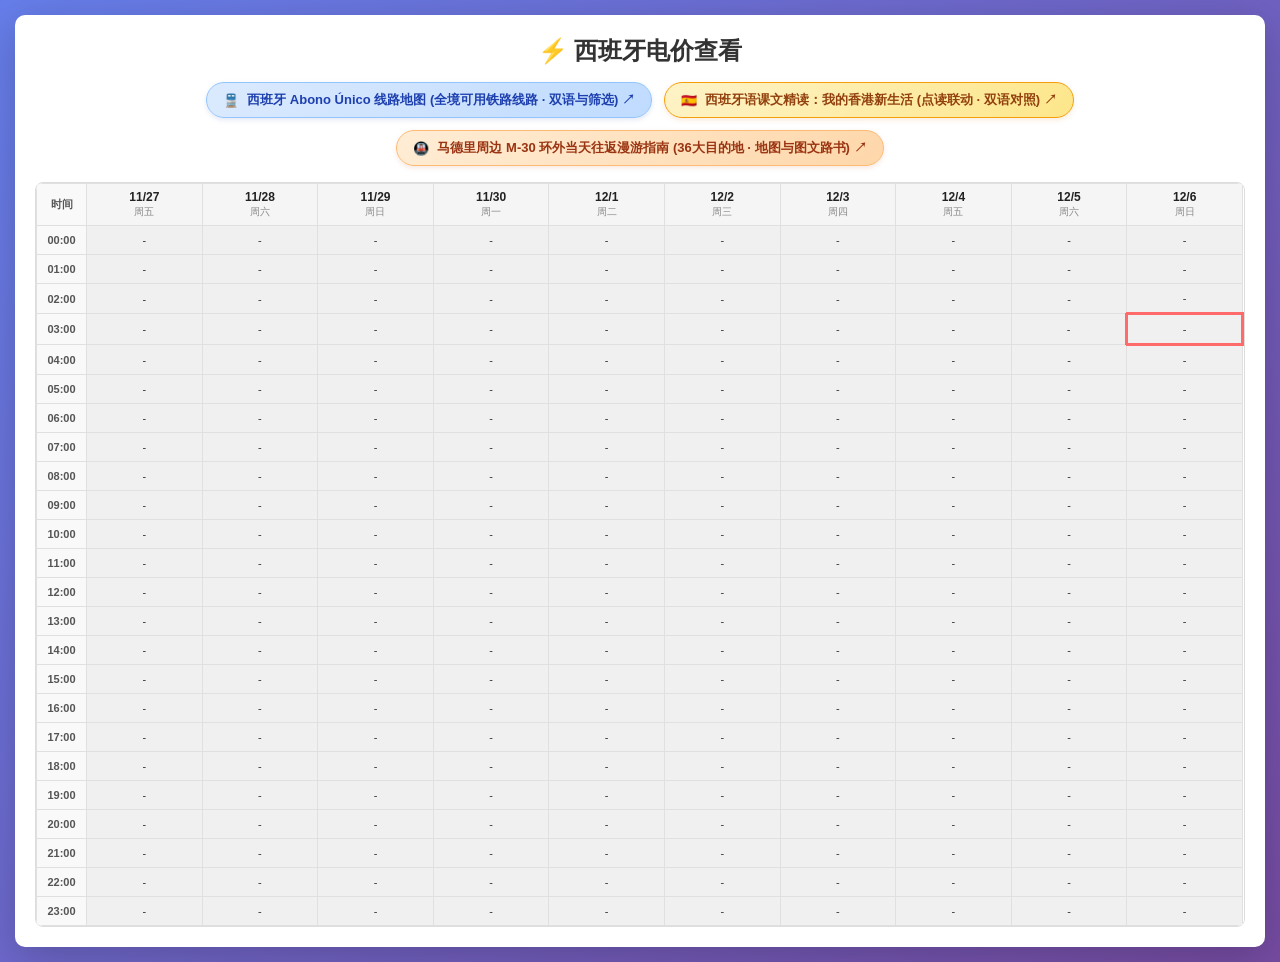
==== commit d646a0c2: "feat: add Abono Único rail transit interactive map and navigation link" ====
--- a/index.html
+++ b/index.html
@@ -209,8 +209,31 @@
             box-shadow: 0 4px 10px rgba(217, 119, 6, 0.25);
         }
 
+        .unico-nav-link {
+            display: inline-flex;
+            align-items: center;
+            gap: 8px;
+            background: linear-gradient(135deg, #dbeafe 0%, #bfdbfe 100%);
+            border: 1px solid #93c5fd;
+            color: #1e40af;
+            padding: 8px 16px;
+            border-radius: 9999px;
+            font-size: 13px;
+            font-weight: 600;
+            text-decoration: none;
+            box-shadow: 0 2px 5px rgba(30, 64, 175, 0.12);
+            transition: all 0.2s ease;
+        }
+
+        .unico-nav-link:hover {
+            background: linear-gradient(135deg, #bfdbfe 0%, #93c5fd 100%);
+            color: #172554;
+            transform: translateY(-1px);
+            box-shadow: 0 4px 10px rgba(30, 64, 175, 0.2);
+        }
+
         @media (max-width: 768px) {
-            .travel-nav-link, .reading-nav-link {
+            .travel-nav-link, .reading-nav-link, .unico-nav-link {
                 font-size: 11px;
                 padding: 6px 12px;
                 text-align: center;
@@ -223,6 +246,10 @@
         <h1>⚡ 西班牙电价查看</h1>
 
         <div class="travel-nav-banner">
+            <a href="./unico/" target="_blank" class="unico-nav-link">
+                <span>🚆</span>
+                <span>西班牙 Abono Único 线路地图 (全境可用铁路线路 · 双语与筛选) ↗</span>
+            </a>
             <a href="./reading/" target="_blank" class="reading-nav-link">
                 <span>🇪🇸</span>
                 <span>西班牙语课文精读：我的香港新生活 (点读联动 · 双语对照) ↗</span>
